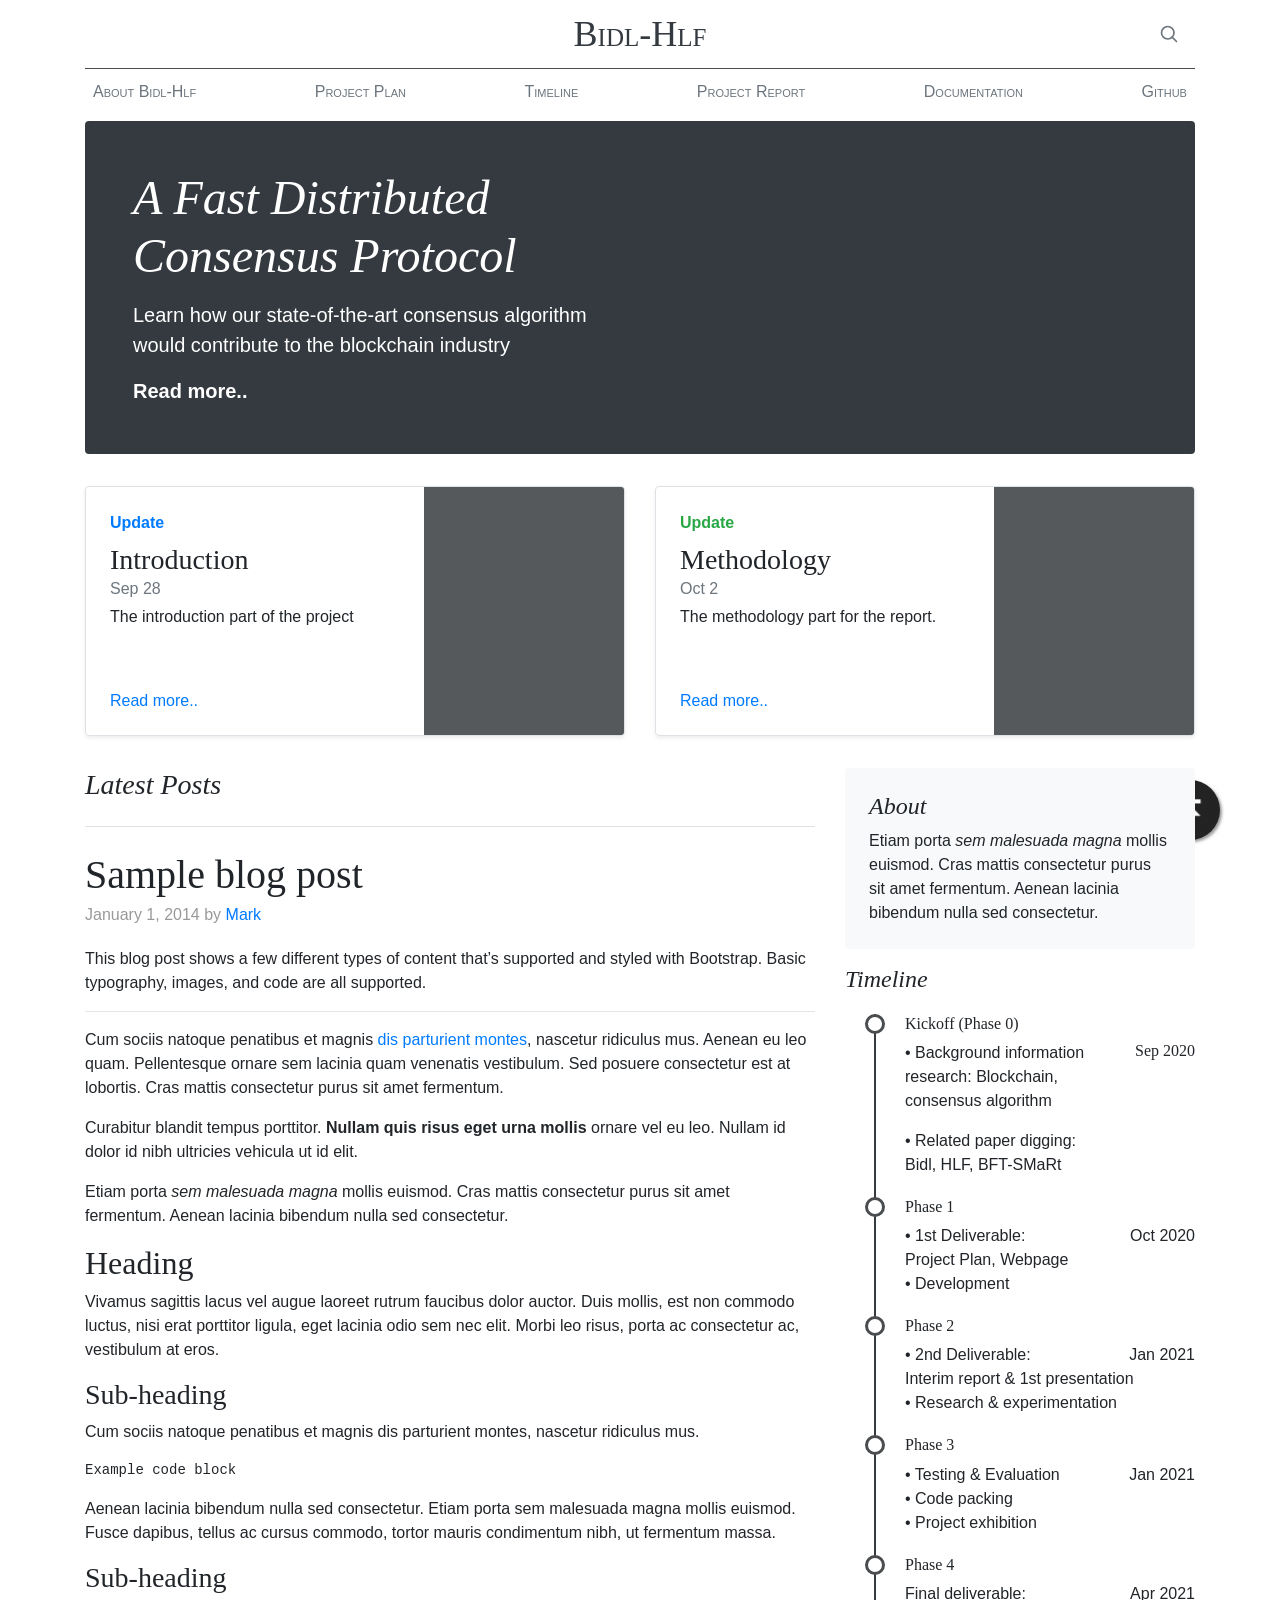
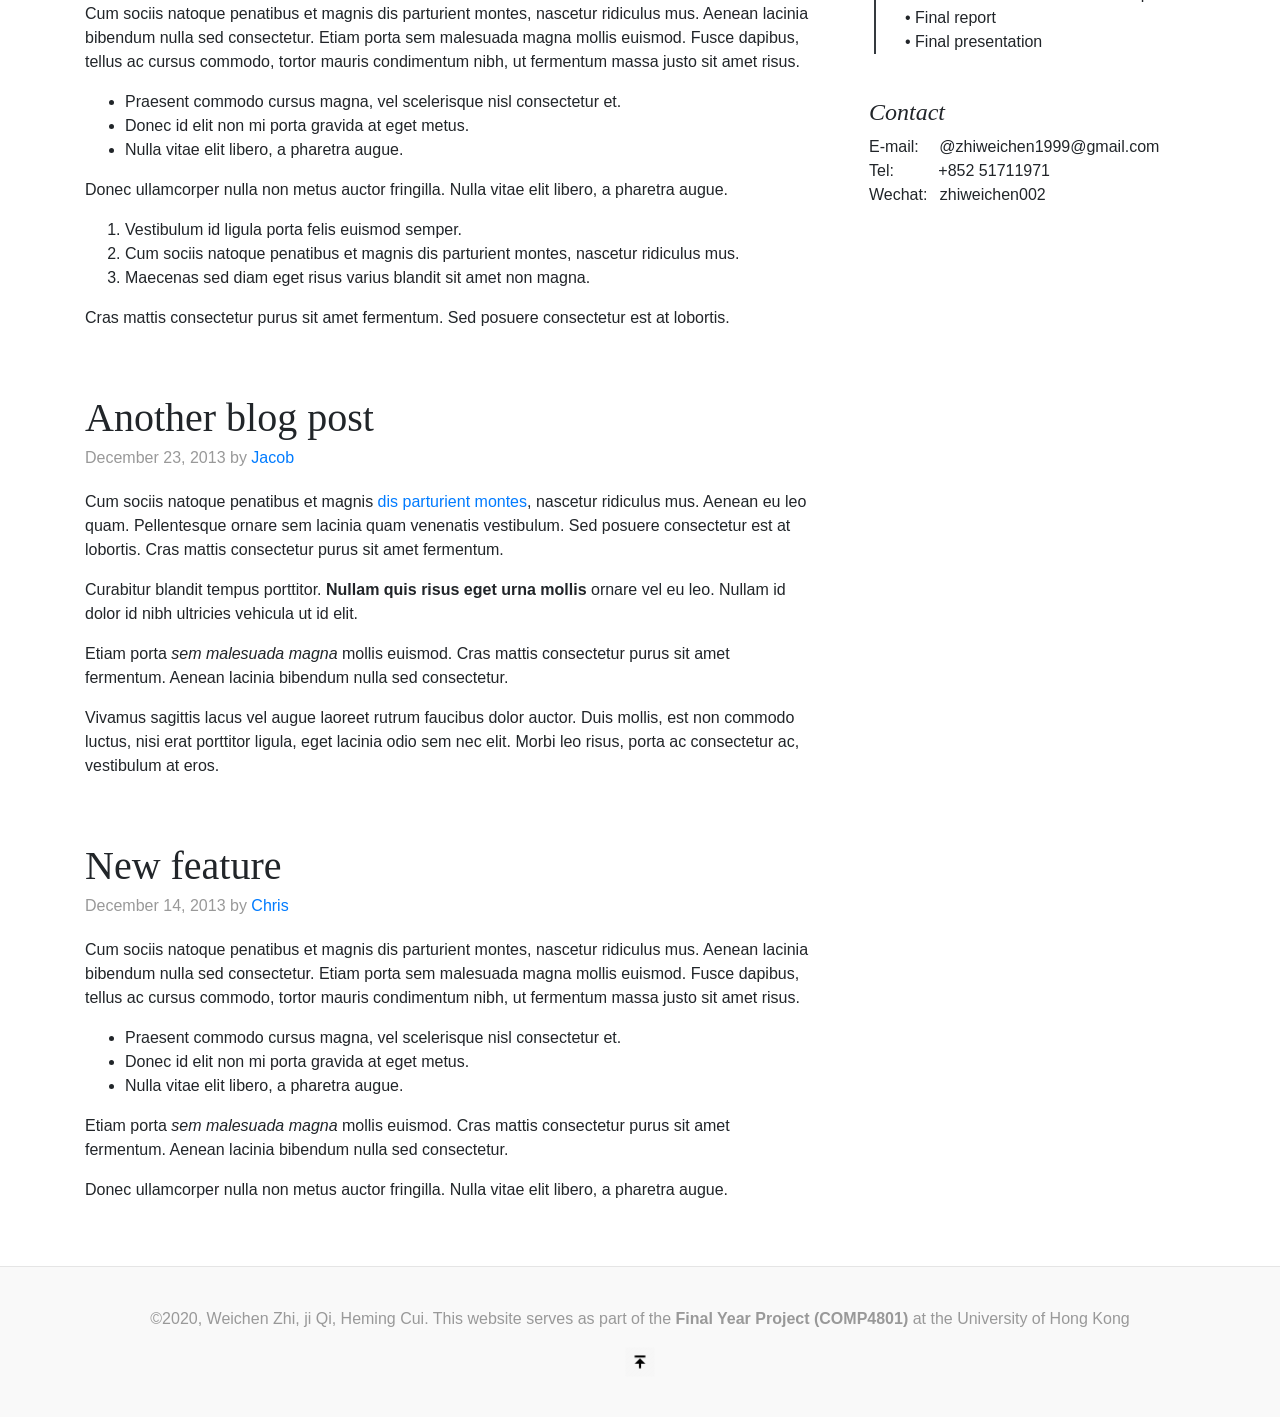
==== index.html @ 01079a54 "back2home/top button" ====
<!doctype html>
<html lang="en">
  <head>
    <!-- Required meta tags -->
    <meta charset="utf-8">
    <meta name="viewport" content="width=device-width, initial-scale=1, shrink-to-fit=no">

    <!-- Bootstrap CSS -->
    <link rel="stylesheet" href="https://stackpath.bootstrapcdn.com/bootstrap/4.5.2/css/bootstrap.min.css" integrity="sha384-JcKb8q3iqJ61gNV9KGb8thSsNjpSL0n8PARn9HuZOnIxN0hoP+VmmDGMN5t9UJ0Z" crossorigin="anonymous">
    <!-- custom CSS -->
    <link rel="stylesheet" href="statics/css/style.css">

    <title>Bidl-HLF</title>
  </head>
  <body>

    <!-- The page is based on the Official Bootstrap 4 Example, retriving from https://getbootstrap.com/docs/4.5/examples -->
    <div class="container">
      <header class="blog-header py-3">
        <div class="row flex-nowrap justify-content-between align-items-center">

          <div class="col-4 pt-1">
            <a class="text-muted" href="#"> </a>
          </div>

          <div class="col-4 text-center">
            <a class="blog-header-logo text-dark" href="index.html" style="font-variant:small-caps">Bidl-Hlf</a>
          </div>

          <div class="col-4 d-flex justify-content-end align-items-center">
            <a class="text-muted" href="#" aria-label="Search">                 <!-- Search function to be implemented-->
              <svg xmlns="http://www.w3.org/2000/svg" width="20" height="20" fill="none" stroke="currentColor" stroke-linecap="round" stroke-linejoin="round" stroke-width="2" class="mx-3" role="img" viewBox="0 0 24 24" focusable="false"><title>Search</title><circle cx="10.5" cy="10.5" r="7.5"/><path d="M21 21l-5.2-5.2"/></svg>
            </a>
            <a class="text-muted" href="#"> </a>
          </div>

        </div>
      </header>

  <div class="nav-scroller py-1 mb-2">

    <nav class="nav d-flex justify-content-between">
      <a class="p-2 text-muted" href="statics/about.html" style="font-variant:small-caps">About Bidl-Hlf</a>
      <a class="p-2 text-muted" href="#" style="font-variant:small-caps">Project Plan</a>
      <a class="p-2 text-muted" href="#timeline" style="font-variant:small-caps">Timeline</a>
      <a class="p-2 text-muted" href="statics/report.html" style="font-variant:small-caps">Project Report</a>
      <a class="p-2 text-muted" href="#" style="font-variant:small-caps">Documentation</a>
      <a class="p-2 text-muted" href="https://github.com/theRealZhiWeichen/therealzhiweichen.github.io" style="font-variant:small-caps">Github</a>
    </nav>
  </div>

  <div class="jumbotron p-4 p-md-5 text-white rounded bg-dark">
    <div class="col-md-6 px-0">
      <h1 class="display-4 font-italic">A Fast Distributed Consensus Protocol</h1>
      <p class="lead my-3">Learn how our state-of-the-art consensus algorithm <br>would contribute to the blockchain industry</p>
      <p class="lead mb-0"><a href="statics/about.html#bidl-hlf" class="text-white font-weight-bold">Read more..</a></p>
    </div>
  </div>

  <div class="row mb-2">
    <div class="col-md-6">
      <div class="row no-gutters border rounded overflow-hidden flex-md-row mb-4 shadow-sm h-md-250 position-relative">
        <div class="col p-4 d-flex flex-column position-static">
          <strong class="d-inline-block mb-2 text-primary">Update</strong>
          <h3 class="mb-0">Introduction</h3>
          <div class="mb-1 text-muted">Sep 28</div>
          <p class="card-text mb-auto">The introduction part of the project</p>
          <a href="statics/report.html#introduction" class="stretched-link">Read more..</a>
        </div>
        <div class="col-auto d-none d-lg-block">
          <svg class="bd-placeholder-img" width="200" height="250" xmlns="http://www.w3.org/2000/svg" preserveAspectRatio="xMidYMid slice" focusable="false" role="img" aria-label="Placeholder: Thumbnail"><title>Placeholder</title><rect width="100%" height="100%" fill="#55595c"/></svg>
        </div>
      </div>
    </div>
    <div class="col-md-6">
      <div class="row no-gutters border rounded overflow-hidden flex-md-row mb-4 shadow-sm h-md-250 position-relative">
        <div class="col p-4 d-flex flex-column position-static">
          <strong class="d-inline-block mb-2 text-success">Update</strong>
          <h3 class="mb-0">Methodology</h3>
          <div class="mb-1 text-muted">Oct 2</div>
          <p class="mb-auto">The methodology part for the report.</p>
          <a href="statics/report.html#methodology" class="stretched-link">Read more..</a>
        </div>
        <div class="col-auto d-none d-lg-block">
          <svg class="bd-placeholder-img" width="200" height="250" xmlns="http://www.w3.org/2000/svg" preserveAspectRatio="xMidYMid slice" focusable="false" role="img" aria-label="Placeholder: Thumbnail"><title>Placeholder</title><rect width="100%" height="100%" fill="#55595c"/></svg>
        </div>
      </div>
    </div>
  </div>
</div>

<a href="#" class="float">
  <svg viewBox="0 -2 50 50" >
    <image width="50" xlink:href="statics/images/Back2Top_white.png"  />
  </svg>
</a>

<main role="main" class="container">
  <div class="row">
    <div class="col-md-8 blog-main">
      <h3 class="pb-4 mb-4 font-italic border-bottom">
        Latest Posts
      </h3>

      <div class="blog-post">
        <h2 class="blog-post-title">Sample blog post</h2>
        <p class="blog-post-meta">January 1, 2014 by <a href="#">Mark</a></p>

        <p>This blog post shows a few different types of content that’s supported and styled with Bootstrap. Basic typography, images, and code are all supported.</p>
        <hr>
        <p>Cum sociis natoque penatibus et magnis <a href="#">dis parturient montes</a>, nascetur ridiculus mus. Aenean eu leo quam. Pellentesque ornare sem lacinia quam venenatis vestibulum. Sed posuere consectetur est at lobortis. Cras mattis consectetur purus sit amet fermentum.</p>
        <blockquote>
          <p>Curabitur blandit tempus porttitor. <strong>Nullam quis risus eget urna mollis</strong> ornare vel eu leo. Nullam id dolor id nibh ultricies vehicula ut id elit.</p>
        </blockquote>
        <p>Etiam porta <em>sem malesuada magna</em> mollis euismod. Cras mattis consectetur purus sit amet fermentum. Aenean lacinia bibendum nulla sed consectetur.</p>
        <h2>Heading</h2>
        <p>Vivamus sagittis lacus vel augue laoreet rutrum faucibus dolor auctor. Duis mollis, est non commodo luctus, nisi erat porttitor ligula, eget lacinia odio sem nec elit. Morbi leo risus, porta ac consectetur ac, vestibulum at eros.</p>
        <h3>Sub-heading</h3>
        <p>Cum sociis natoque penatibus et magnis dis parturient montes, nascetur ridiculus mus.</p>
        <pre><code>Example code block</code></pre>
        <p>Aenean lacinia bibendum nulla sed consectetur. Etiam porta sem malesuada magna mollis euismod. Fusce dapibus, tellus ac cursus commodo, tortor mauris condimentum nibh, ut fermentum massa.</p>
        <h3>Sub-heading</h3>
        <p>Cum sociis natoque penatibus et magnis dis parturient montes, nascetur ridiculus mus. Aenean lacinia bibendum nulla sed consectetur. Etiam porta sem malesuada magna mollis euismod. Fusce dapibus, tellus ac cursus commodo, tortor mauris condimentum nibh, ut fermentum massa justo sit amet risus.</p>
        <ul>
          <li>Praesent commodo cursus magna, vel scelerisque nisl consectetur et.</li>
          <li>Donec id elit non mi porta gravida at eget metus.</li>
          <li>Nulla vitae elit libero, a pharetra augue.</li>
        </ul>
        <p>Donec ullamcorper nulla non metus auctor fringilla. Nulla vitae elit libero, a pharetra augue.</p>
        <ol>
          <li>Vestibulum id ligula porta felis euismod semper.</li>
          <li>Cum sociis natoque penatibus et magnis dis parturient montes, nascetur ridiculus mus.</li>
          <li>Maecenas sed diam eget risus varius blandit sit amet non magna.</li>
        </ol>
        <p>Cras mattis consectetur purus sit amet fermentum. Sed posuere consectetur est at lobortis.</p>
      </div><!-- /.blog-post -->

      <div class="blog-post">
        <h2 class="blog-post-title">Another blog post</h2>
        <p class="blog-post-meta">December 23, 2013 by <a href="#">Jacob</a></p>

        <p>Cum sociis natoque penatibus et magnis <a href="#">dis parturient montes</a>, nascetur ridiculus mus. Aenean eu leo quam. Pellentesque ornare sem lacinia quam venenatis vestibulum. Sed posuere consectetur est at lobortis. Cras mattis consectetur purus sit amet fermentum.</p>
        <blockquote>
          <p>Curabitur blandit tempus porttitor. <strong>Nullam quis risus eget urna mollis</strong> ornare vel eu leo. Nullam id dolor id nibh ultricies vehicula ut id elit.</p>
        </blockquote>
        <p>Etiam porta <em>sem malesuada magna</em> mollis euismod. Cras mattis consectetur purus sit amet fermentum. Aenean lacinia bibendum nulla sed consectetur.</p>
        <p>Vivamus sagittis lacus vel augue laoreet rutrum faucibus dolor auctor. Duis mollis, est non commodo luctus, nisi erat porttitor ligula, eget lacinia odio sem nec elit. Morbi leo risus, porta ac consectetur ac, vestibulum at eros.</p>
      </div><!-- /.blog-post -->

      <div class="blog-post">
        <h2 class="blog-post-title">New feature</h2>
        <p class="blog-post-meta">December 14, 2013 by <a href="#">Chris</a></p>

        <p>Cum sociis natoque penatibus et magnis dis parturient montes, nascetur ridiculus mus. Aenean lacinia bibendum nulla sed consectetur. Etiam porta sem malesuada magna mollis euismod. Fusce dapibus, tellus ac cursus commodo, tortor mauris condimentum nibh, ut fermentum massa justo sit amet risus.</p>
        <ul>
          <li>Praesent commodo cursus magna, vel scelerisque nisl consectetur et.</li>
          <li>Donec id elit non mi porta gravida at eget metus.</li>
          <li>Nulla vitae elit libero, a pharetra augue.</li>
        </ul>
        <p>Etiam porta <em>sem malesuada magna</em> mollis euismod. Cras mattis consectetur purus sit amet fermentum. Aenean lacinia bibendum nulla sed consectetur.</p>
        <p>Donec ullamcorper nulla non metus auctor fringilla. Nulla vitae elit libero, a pharetra augue.</p>
      </div><!-- /.blog-post -->

    </div><!-- /.blog-main -->

    <aside class="col-md-4 blog-sidebar">
      <div class="p-4 mb-3 bg-light rounded">
        <h4 class="font-italic">About</h4>
        <p class="mb-0">Etiam porta <em>sem malesuada magna</em> mollis euismod. Cras mattis consectetur purus sit amet fermentum. Aenean lacinia bibendum nulla sed consectetur.</p>
      </div>

      <div class="timeline" >
        <h4 class="font-italic" id="timeline">Timeline</h4>
          <ul class="timeline">
          <li>
          <a target="_blank"><h6>Kickoff (Phase 0)</h6></a>
          <a class="float-right"><h6>Sep 2020</h6></a>
          <p> • Background information research: Blockchain, consensus algorithm</p>
          <p> • Related paper digging: <br>Bidl, HLF, BFT-SMaRt
          </li>
          <li>
          <a ><h6>Phase 1</h6></a>
          <a class="float-right">Oct 2020</a>
          <p>• 1st Deliverable: <br>Project Plan, Webpage <br> • Development</p>
          </li>
          <li>
          <a><h6>Phase 2</h6></a>
          <a class="float-right">Jan 2021</a>
          <p>• 2nd Deliverable: <br>Interim report & 1st presentation <br> • Research & experimentation</p>
          </li>
          <li>
          <a><h6>Phase 3</h6></a>
          <a class="float-right">Jan 2021</a>
          <p>• Testing & Evaluation <br>• Code packing <br> • Project exhibition</p>
          </li>
          <li>
          <a><h6>Phase 4</h6></a>
          <a class="float-right">Apr 2021</a>
          <p>Final deliverable: <br>• Final report <br> • Final presentation</p>
          </li>

          </ul>
      </div>

      <div class="p-4">
        <h4 class="font-italic">Contact</h4>
        <ol class="list-unstyled">
          <li>E-mail: <span style="padding-left:1em">@zhiweichen1999@gmail.com</a></li>
          <li>Tel: <span style="padding-left:2.5em">+852 51711971</a></li>
          <li>Wechat:<span style="padding-left:0.5em"> zhiweichen002</a></li>
        </ol>
      </div>
    </aside><!-- /.blog-sidebar -->

  </div><!-- /.row -->

</main><!-- /.container -->

<footer class="blog-footer">
  <p>©2020, Weichen Zhi, ji Qi, Heming Cui. This website serves as part of the <strong>Final Year Project (COMP4801)</strong> at the University of Hong Kong</p>
  <p>
    <a href="#"><img src="statics/images/Back2Top.png" width="30"></a>
  </p>
</footer>

    <!-- Optional JavaScript -->
    <!-- jQuery first, then Popper.js, then Bootstrap JS -->
    <script src="https://code.jquery.com/jquery-3.5.1.slim.min.js" integrity="sha384-DfXdz2htPH0lsSSs5nCTpuj/zy4C+OGpamoFVy38MVBnE+IbbVYUew+OrCXaRkfj" crossorigin="anonymous"></script>
    <script src="https://cdn.jsdelivr.net/npm/popper.js@1.16.1/dist/umd/popper.min.js" integrity="sha384-9/reFTGAW83EW2RDu2S0VKaIzap3H66lZH81PoYlFhbGU+6BZp6G7niu735Sk7lN" crossorigin="anonymous"></script>
    <script src="https://stackpath.bootstrapcdn.com/bootstrap/4.5.2/js/bootstrap.min.js" integrity="sha384-B4gt1jrGC7Jh4AgTPSdUtOBvfO8shuf57BaghqFfPlYxofvL8/KUEfYiJOMMV+rV" crossorigin="anonymous"></script>
  </body>
</html>
---- statics/css/style.css ----
/* stylelint-disable selector-list-comma-newline-after */
ul.timeline {
    list-style-type: none;
    position: relative;
}
ul.timeline:before {
    content: ' ';
    background: #353A3F;
    display: inline-block;
    position: absolute;
    left: 29px;
    width: 2px;
    height: 100%;
    z-index: 400;
}
ul.timeline > li {
    margin: 20px 0;
    padding-left: 20px;
}
ul.timeline > li:before {
    content: ' ';
    background: white;
    display: inline-block;
    position: absolute;
    border-radius: 50%;
    border: 3px solid #4A4D4F;
    left: 20px;
    width: 20px;
    height: 20px;
    z-index: 400;
}
.blog-header {
  line-height: 1;
  border-bottom: 1px solid #4A4D4F;
}

.blog-header-logo {
  font-family: "Playfair Display", Georgia, "Times New Roman", serif;
  font-size: 2.25rem;
}

.blog-header-logo:hover {
  text-decoration: none;
}

h1, h2, h3, h4, h5, h6 {
  font-family: "Playfair Display", Georgia, "Times New Roman", serif;
}

.display-4 {
  font-size: 2.5rem;
}
@media (min-width: 768px) {
  .display-4 {
    font-size: 3rem;
  }
}

.nav-scroller {
  position: relative;
  z-index: 2;
  height: 2.75rem;
  overflow-y: hidden;
}

.nav-scroller .nav {
  display: -ms-flexbox;
  display: flex;
  -ms-flex-wrap: nowrap;
  flex-wrap: nowrap;
  padding-bottom: 1rem;
  margin-top: -1px;
  overflow-x: auto;
  text-align: center;
  white-space: nowrap;
  -webkit-overflow-scrolling: touch;
}

.nav-scroller .nav-link {
  padding-top: .75rem;
  padding-bottom: .75rem;
  font-size: .875rem;
}

.card-img-right {
  height: 100%;
  border-radius: 0 3px 3px 0;
}

.flex-auto {
  -ms-flex: 0 0 auto;
  flex: 0 0 auto;
}

.h-250 { height: 250px; }
@media (min-width: 768px) {
  .h-md-250 { height: 250px; }
}

/* Pagination */
.blog-pagination {
  margin-bottom: 4rem;
}
.blog-pagination > .btn {
  border-radius: 2rem;
}

/*
 * Blog posts
 */
.blog-post {
  margin-bottom: 4rem;
}
.blog-post-title {
  margin-bottom: .25rem;
  font-size: 2.5rem;
}
.blog-post-meta {
  margin-bottom: 1.25rem;
  color: #999;
}

/*
 * Footer
 */
.blog-footer {
  padding: 2.5rem 0;
  color: #999;
  text-align: center;
  background-color: #f9f9f9;
  border-top: .05rem solid #e5e5e5;
}
.blog-footer p:last-child {
  margin-bottom: 0;
}

.cata-heading {
  color:#222529;
  text-decoration:underline
}

.make-me-sticky {
  position: -webkit-sticky;
	position: sticky;
	top: 0;

  padding: 0 15px;
}
.float-right{
  color:#222529
}
.float{
	position:fixed;
	width:60px;
	height:60px;
	bottom:60px;

	right:60px;
	background-color:#222;
	color:#FFF;
	border-radius:50px;
	box-shadow: 2px 2px 3px #999;
}
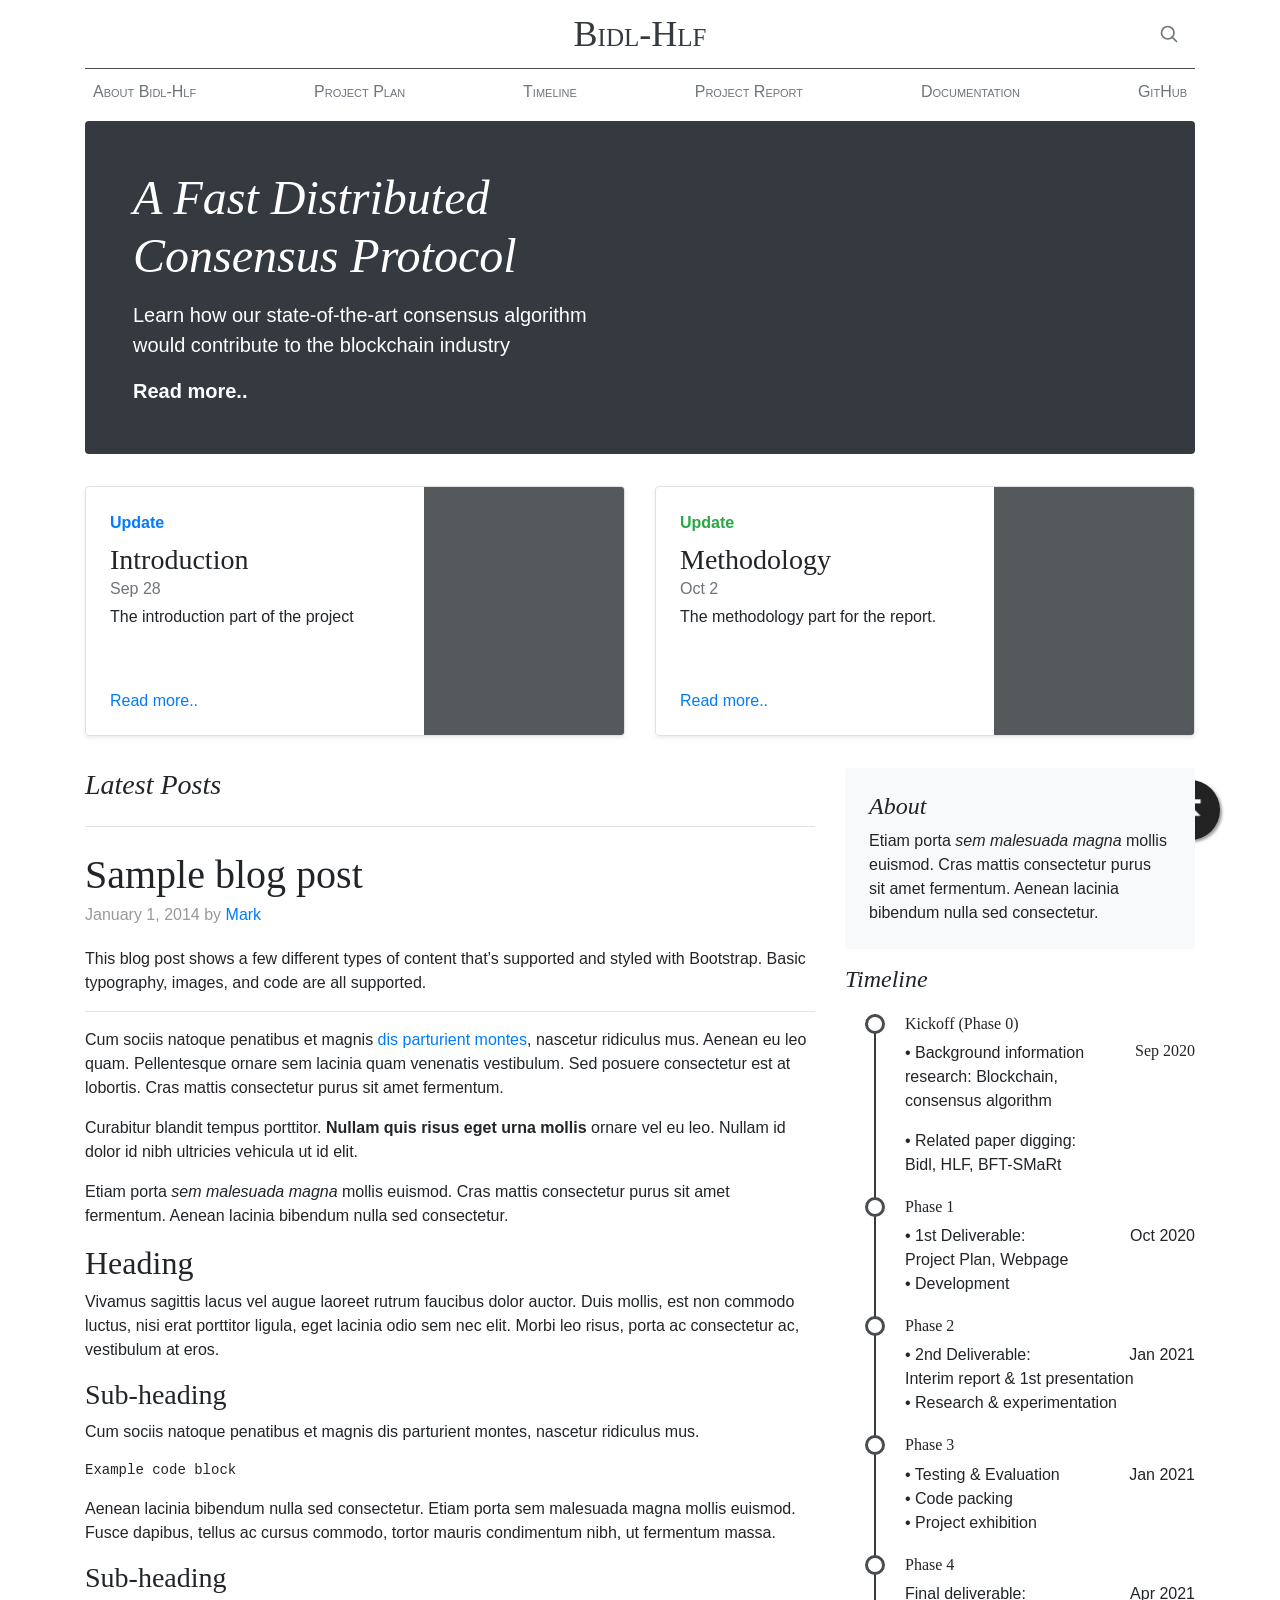
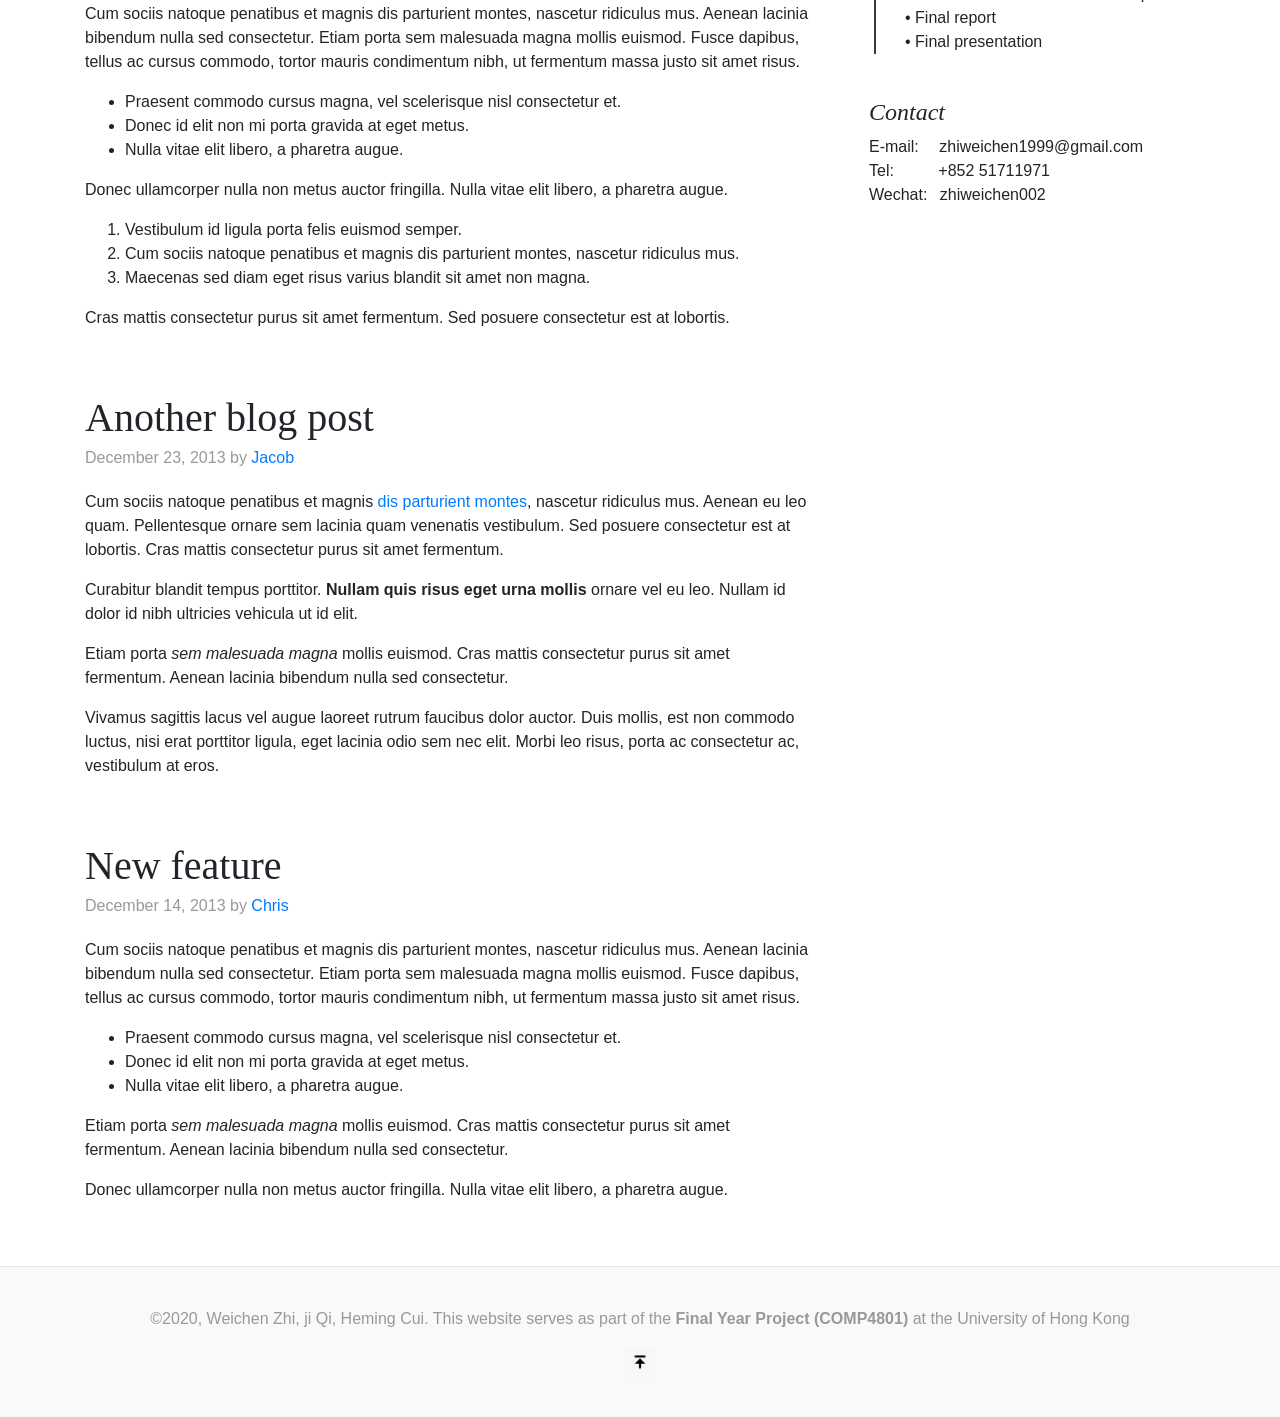
==== commit cbcec92b: "nothing inportant" ====
--- a/index.html
+++ b/index.html
@@ -45,7 +45,7 @@
       <a class="p-2 text-muted" href="#timeline" style="font-variant:small-caps">Timeline</a>
       <a class="p-2 text-muted" href="statics/report.html" style="font-variant:small-caps">Project Report</a>
       <a class="p-2 text-muted" href="#" style="font-variant:small-caps">Documentation</a>
-      <a class="p-2 text-muted" href="https://github.com/theRealZhiWeichen/therealzhiweichen.github.io" style="font-variant:small-caps">Github</a>
+      <a class="p-2 text-muted" href="https://github.com/theRealZhiWeichen/therealzhiweichen.github.io" style="font-variant:small-caps">GitHub</a>
     </nav>
   </div>
 
@@ -205,7 +205,7 @@
       <div class="p-4">
         <h4 class="font-italic">Contact</h4>
         <ol class="list-unstyled">
-          <li>E-mail: <span style="padding-left:1em">@zhiweichen1999@gmail.com</a></li>
+          <li>E-mail: <span style="padding-left:1em">zhiweichen1999@gmail.com</a></li>
           <li>Tel: <span style="padding-left:2.5em">+852 51711971</a></li>
           <li>Wechat:<span style="padding-left:0.5em"> zhiweichen002</a></li>
         </ol>
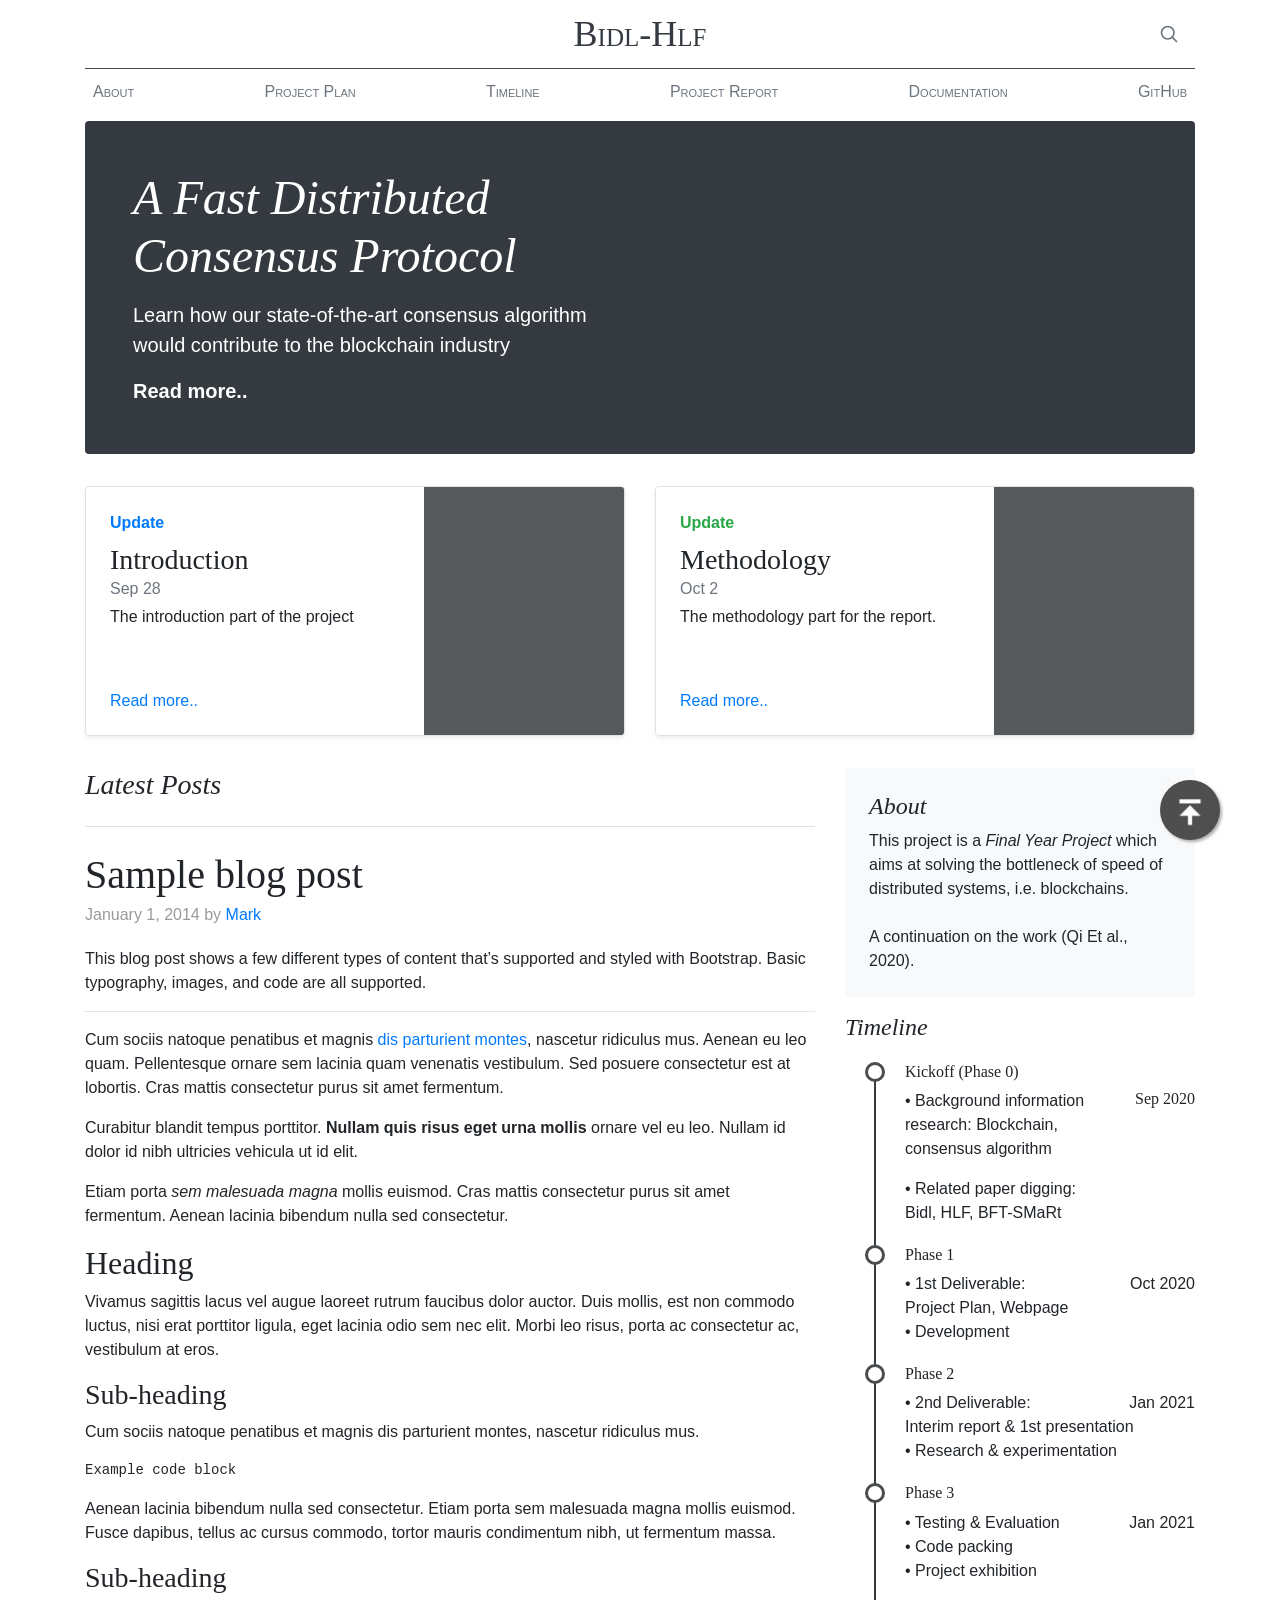
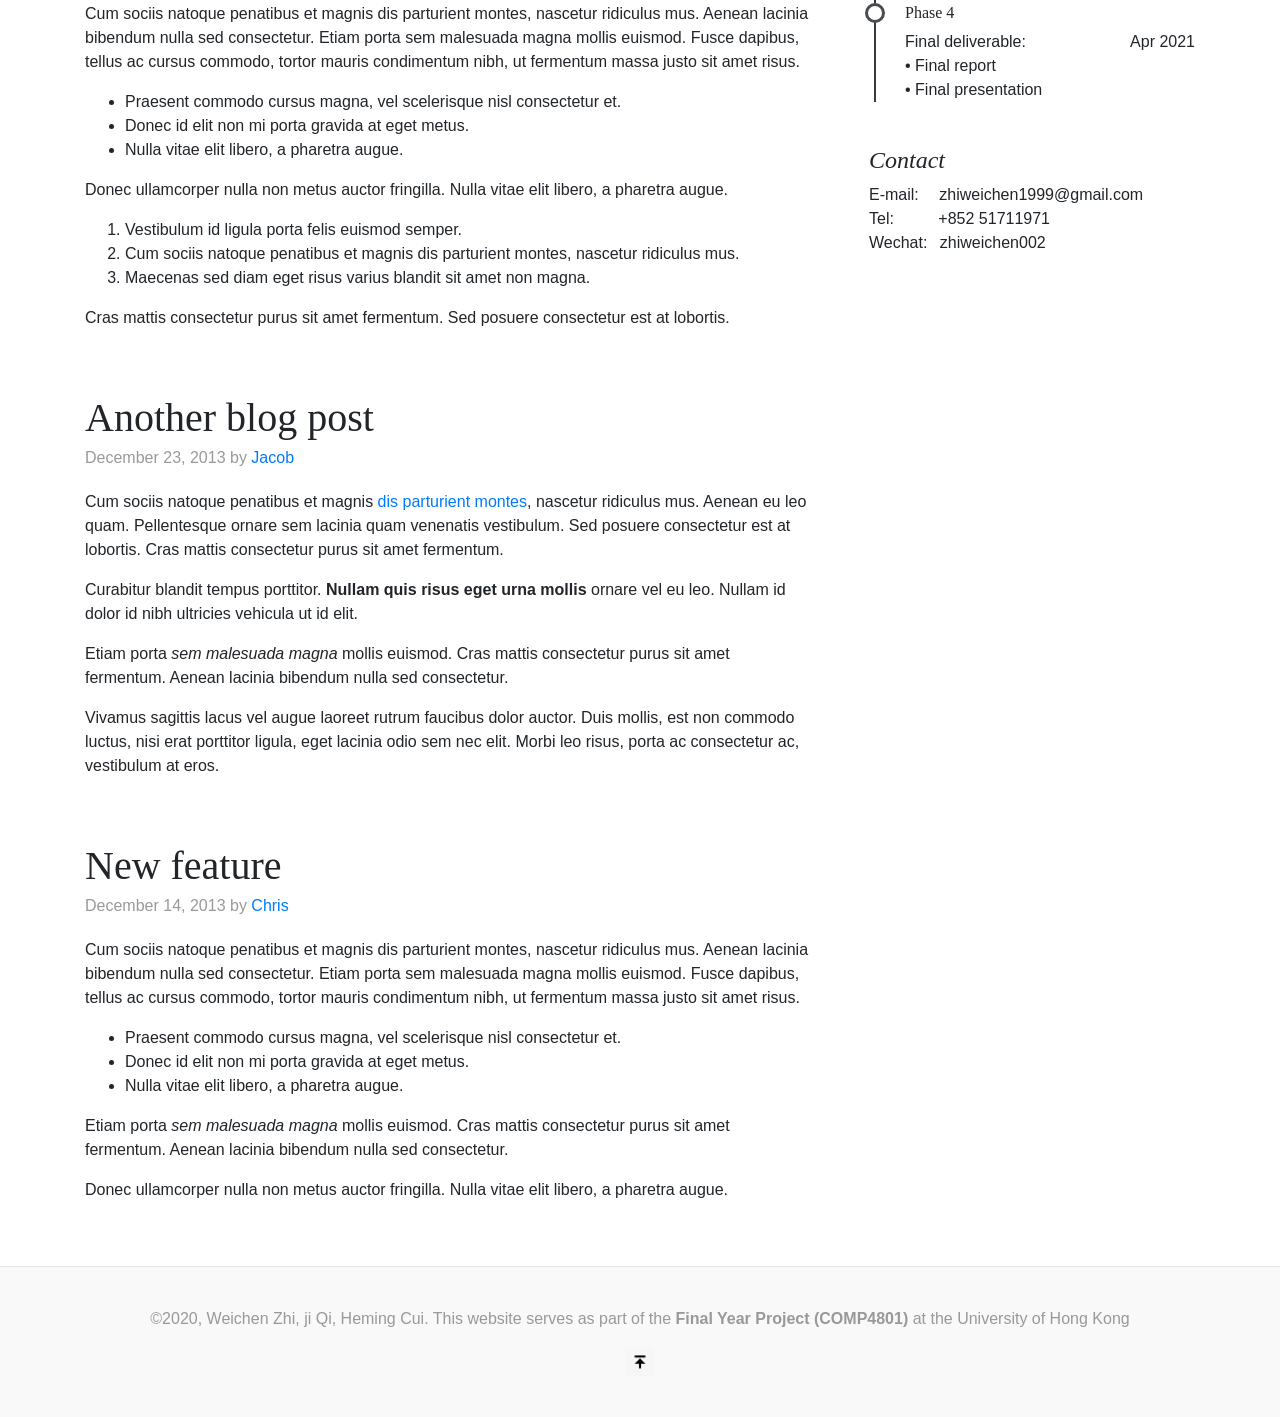
==== commit 44008a19: "page" ====
--- a/index.html
+++ b/index.html
@@ -40,7 +40,7 @@
   <div class="nav-scroller py-1 mb-2">
 
     <nav class="nav d-flex justify-content-between">
-      <a class="p-2 text-muted" href="statics/about.html" style="font-variant:small-caps">About Bidl-Hlf</a>
+      <a class="p-2 text-muted" href="statics/about.html" style="font-variant:small-caps">About</a>
       <a class="p-2 text-muted" href="#" style="font-variant:small-caps">Project Plan</a>
       <a class="p-2 text-muted" href="#timeline" style="font-variant:small-caps">Timeline</a>
       <a class="p-2 text-muted" href="statics/report.html" style="font-variant:small-caps">Project Report</a>
@@ -166,7 +166,7 @@
     <aside class="col-md-4 blog-sidebar">
       <div class="p-4 mb-3 bg-light rounded">
         <h4 class="font-italic">About</h4>
-        <p class="mb-0">Etiam porta <em>sem malesuada magna</em> mollis euismod. Cras mattis consectetur purus sit amet fermentum. Aenean lacinia bibendum nulla sed consectetur.</p>
+        <p class="mb-0">This project is a <em>Final Year Project</em> which aims at solving the bottleneck of speed of distributed systems, i.e. blockchains.</p><br />A continuation on the work (Qi Et al., 2020).
       </div>
 
       <div class="timeline" >
--- a/statics/css/style.css
+++ b/statics/css/style.css
@@ -154,7 +154,8 @@
 	width:60px;
 	height:60px;
 	bottom:60px;
-
+  z-index: 9999;
+  opacity: 0.8;
 	right:60px;
 	background-color:#222;
 	color:#FFF;
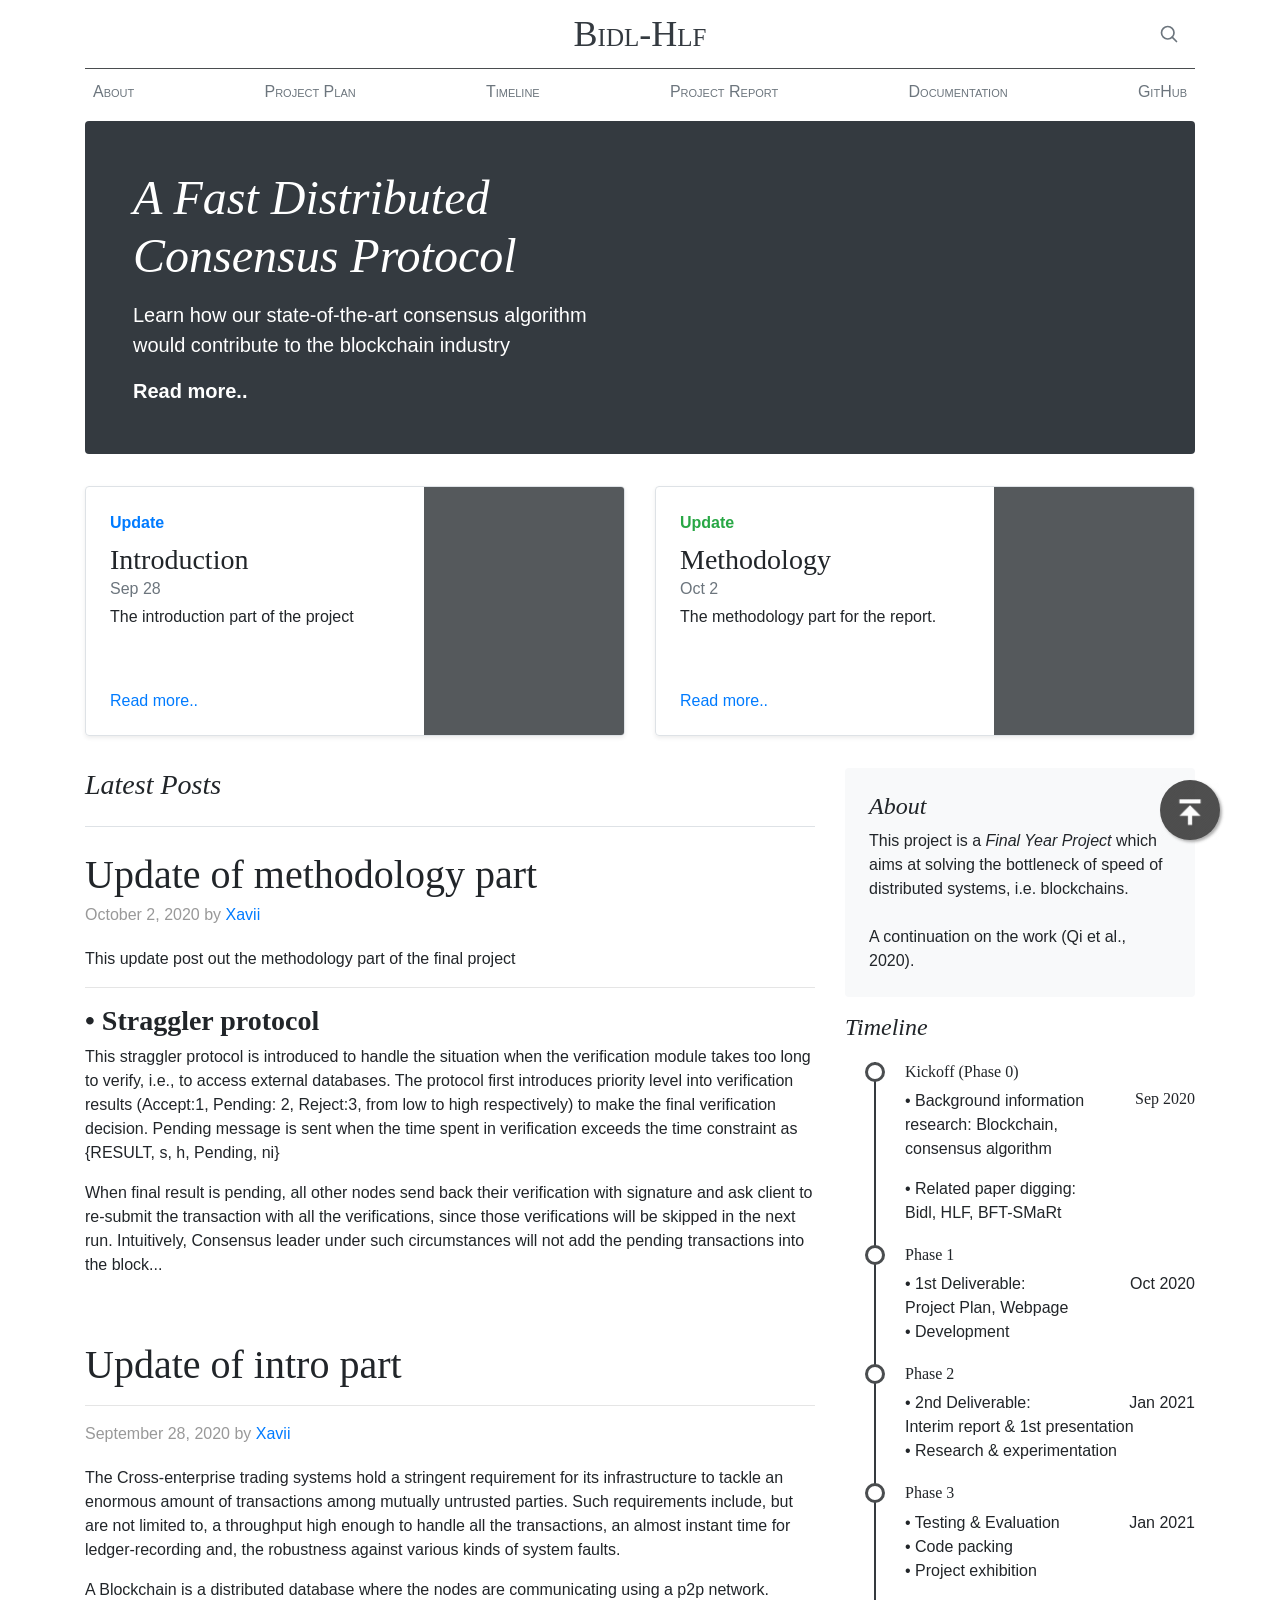
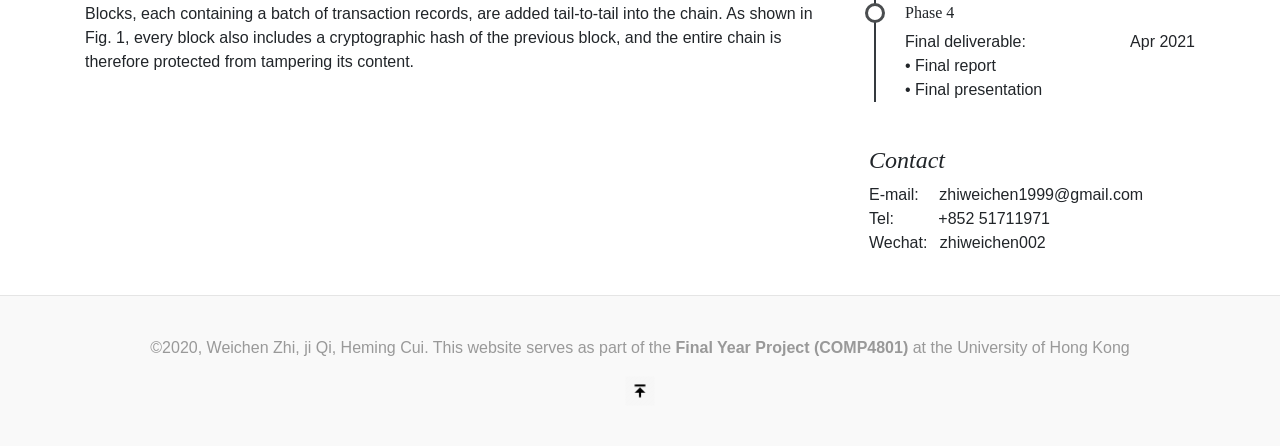
==== commit 243049af: "webpage" ====
--- a/index.html
+++ b/index.html
@@ -41,7 +41,7 @@
 
     <nav class="nav d-flex justify-content-between">
       <a class="p-2 text-muted" href="statics/about.html" style="font-variant:small-caps">About</a>
-      <a class="p-2 text-muted" href="#" style="font-variant:small-caps">Project Plan</a>
+      <a class="p-2 text-muted" href="https://github.com/theRealZhiWeichen/therealzhiweichen.github.io/blob/master/docs/_static/Project_plan.pdf" target="_blank" style="font-variant:small-caps">Project Plan</a>
       <a class="p-2 text-muted" href="#timeline" style="font-variant:small-caps">Timeline</a>
       <a class="p-2 text-muted" href="statics/report.html" style="font-variant:small-caps">Project Report</a>
       <a class="p-2 text-muted" href="#" style="font-variant:small-caps">Documentation</a>
@@ -103,70 +103,40 @@
       </h3>
 
       <div class="blog-post">
-        <h2 class="blog-post-title">Sample blog post</h2>
-        <p class="blog-post-meta">January 1, 2014 by <a href="#">Mark</a></p>
-
-        <p>This blog post shows a few different types of content that’s supported and styled with Bootstrap. Basic typography, images, and code are all supported.</p>
+        <h2 class="blog-post-title">Update of methodology part</h2>
+        <p class="blog-post-meta">October 2, 2020 by <a href="#">Xavii</a></p>
+
+        <p>This update post out the methodology part of the final project</p>
         <hr>
-        <p>Cum sociis natoque penatibus et magnis <a href="#">dis parturient montes</a>, nascetur ridiculus mus. Aenean eu leo quam. Pellentesque ornare sem lacinia quam venenatis vestibulum. Sed posuere consectetur est at lobortis. Cras mattis consectetur purus sit amet fermentum.</p>
-        <blockquote>
-          <p>Curabitur blandit tempus porttitor. <strong>Nullam quis risus eget urna mollis</strong> ornare vel eu leo. Nullam id dolor id nibh ultricies vehicula ut id elit.</p>
-        </blockquote>
-        <p>Etiam porta <em>sem malesuada magna</em> mollis euismod. Cras mattis consectetur purus sit amet fermentum. Aenean lacinia bibendum nulla sed consectetur.</p>
-        <h2>Heading</h2>
-        <p>Vivamus sagittis lacus vel augue laoreet rutrum faucibus dolor auctor. Duis mollis, est non commodo luctus, nisi erat porttitor ligula, eget lacinia odio sem nec elit. Morbi leo risus, porta ac consectetur ac, vestibulum at eros.</p>
-        <h3>Sub-heading</h3>
-        <p>Cum sociis natoque penatibus et magnis dis parturient montes, nascetur ridiculus mus.</p>
-        <pre><code>Example code block</code></pre>
-        <p>Aenean lacinia bibendum nulla sed consectetur. Etiam porta sem malesuada magna mollis euismod. Fusce dapibus, tellus ac cursus commodo, tortor mauris condimentum nibh, ut fermentum massa.</p>
-        <h3>Sub-heading</h3>
-        <p>Cum sociis natoque penatibus et magnis dis parturient montes, nascetur ridiculus mus. Aenean lacinia bibendum nulla sed consectetur. Etiam porta sem malesuada magna mollis euismod. Fusce dapibus, tellus ac cursus commodo, tortor mauris condimentum nibh, ut fermentum massa justo sit amet risus.</p>
-        <ul>
-          <li>Praesent commodo cursus magna, vel scelerisque nisl consectetur et.</li>
-          <li>Donec id elit non mi porta gravida at eget metus.</li>
-          <li>Nulla vitae elit libero, a pharetra augue.</li>
-        </ul>
-        <p>Donec ullamcorper nulla non metus auctor fringilla. Nulla vitae elit libero, a pharetra augue.</p>
-        <ol>
-          <li>Vestibulum id ligula porta felis euismod semper.</li>
-          <li>Cum sociis natoque penatibus et magnis dis parturient montes, nascetur ridiculus mus.</li>
-          <li>Maecenas sed diam eget risus varius blandit sit amet non magna.</li>
-        </ol>
-        <p>Cras mattis consectetur purus sit amet fermentum. Sed posuere consectetur est at lobortis.</p>
+        <h3><strong>•	Straggler protocol</strong><br /></h3>
+<p>This straggler protocol is introduced to handle the situation when the verification module takes too long to verify, i.e., to access external databases. The protocol first introduces priority level into verification results (Accept:1, Pending: 2, Reject:3, from low to high respectively) to make the final verification decision. Pending message is sent when the time spent in verification exceeds the time constraint as {RESULT, s, h, Pending, ni}<br />
+</p><p>When final result is pending, all other nodes send back their verification with signature and ask client to re-submit the transaction with all the verifications, since those verifications will be skipped in the next run. Intuitively, Consensus leader under such circumstances will not add the pending transactions into the block...
+</p>
+
+
       </div><!-- /.blog-post -->
 
       <div class="blog-post">
-        <h2 class="blog-post-title">Another blog post</h2>
-        <p class="blog-post-meta">December 23, 2013 by <a href="#">Jacob</a></p>
-
-        <p>Cum sociis natoque penatibus et magnis <a href="#">dis parturient montes</a>, nascetur ridiculus mus. Aenean eu leo quam. Pellentesque ornare sem lacinia quam venenatis vestibulum. Sed posuere consectetur est at lobortis. Cras mattis consectetur purus sit amet fermentum.</p>
-        <blockquote>
-          <p>Curabitur blandit tempus porttitor. <strong>Nullam quis risus eget urna mollis</strong> ornare vel eu leo. Nullam id dolor id nibh ultricies vehicula ut id elit.</p>
-        </blockquote>
-        <p>Etiam porta <em>sem malesuada magna</em> mollis euismod. Cras mattis consectetur purus sit amet fermentum. Aenean lacinia bibendum nulla sed consectetur.</p>
-        <p>Vivamus sagittis lacus vel augue laoreet rutrum faucibus dolor auctor. Duis mollis, est non commodo luctus, nisi erat porttitor ligula, eget lacinia odio sem nec elit. Morbi leo risus, porta ac consectetur ac, vestibulum at eros.</p>
-      </div><!-- /.blog-post -->
-
-      <div class="blog-post">
-        <h2 class="blog-post-title">New feature</h2>
-        <p class="blog-post-meta">December 14, 2013 by <a href="#">Chris</a></p>
-
-        <p>Cum sociis natoque penatibus et magnis dis parturient montes, nascetur ridiculus mus. Aenean lacinia bibendum nulla sed consectetur. Etiam porta sem malesuada magna mollis euismod. Fusce dapibus, tellus ac cursus commodo, tortor mauris condimentum nibh, ut fermentum massa justo sit amet risus.</p>
-        <ul>
-          <li>Praesent commodo cursus magna, vel scelerisque nisl consectetur et.</li>
-          <li>Donec id elit non mi porta gravida at eget metus.</li>
-          <li>Nulla vitae elit libero, a pharetra augue.</li>
-        </ul>
-        <p>Etiam porta <em>sem malesuada magna</em> mollis euismod. Cras mattis consectetur purus sit amet fermentum. Aenean lacinia bibendum nulla sed consectetur.</p>
-        <p>Donec ullamcorper nulla non metus auctor fringilla. Nulla vitae elit libero, a pharetra augue.</p>
-      </div><!-- /.blog-post -->
-
-    </div><!-- /.blog-main -->
+        <h2 class="blog-post-title">Update of intro part</h2>
+        <hr />
+        <p class="blog-post-meta">September 28, 2020 by <a href="#">Xavii</a></p>
+        <p>
+          The Cross-enterprise trading systems hold a stringent requirement for its infrastructure to tackle an enormous amount of transactions among mutually untrusted parties. Such requirements include, but are not limited to, a throughput high enough to handle all the transactions, an almost instant time for ledger-recording and, the robustness against various kinds of system faults.
+        </p>
+        <p>
+          A Blockchain is a distributed database where the nodes are communicating using a p2p network. Blocks, each containing a batch of transaction records, are added tail-to-tail into the chain. As shown in Fig. 1, every block also includes a cryptographic hash of the previous block, and the entire chain is therefore protected from tampering its content.
+
+        </p>
+
+        </div><!-- /.blog-post -->
+      </div>
+
+
 
     <aside class="col-md-4 blog-sidebar">
       <div class="p-4 mb-3 bg-light rounded">
         <h4 class="font-italic">About</h4>
-        <p class="mb-0">This project is a <em>Final Year Project</em> which aims at solving the bottleneck of speed of distributed systems, i.e. blockchains.</p><br />A continuation on the work (Qi Et al., 2020).
+        <p class="mb-0">This project is a <em>Final Year Project</em> which aims at solving the bottleneck of speed of distributed systems, i.e. blockchains.</p><br />A continuation on the work (Qi et al., 2020).
       </div>
 
       <div class="timeline" >
--- a/statics/css/style.css
+++ b/statics/css/style.css
@@ -33,7 +33,10 @@
   line-height: 1;
   border-bottom: 1px solid #4A4D4F;
 }
-
+.caption{
+  font-family: "Playfair Display", Georgia, "Times New Roman", serif;
+  font-size:0.5rem
+}
 .blog-header-logo {
   font-family: "Playfair Display", Georgia, "Times New Roman", serif;
   font-size: 2.25rem;
